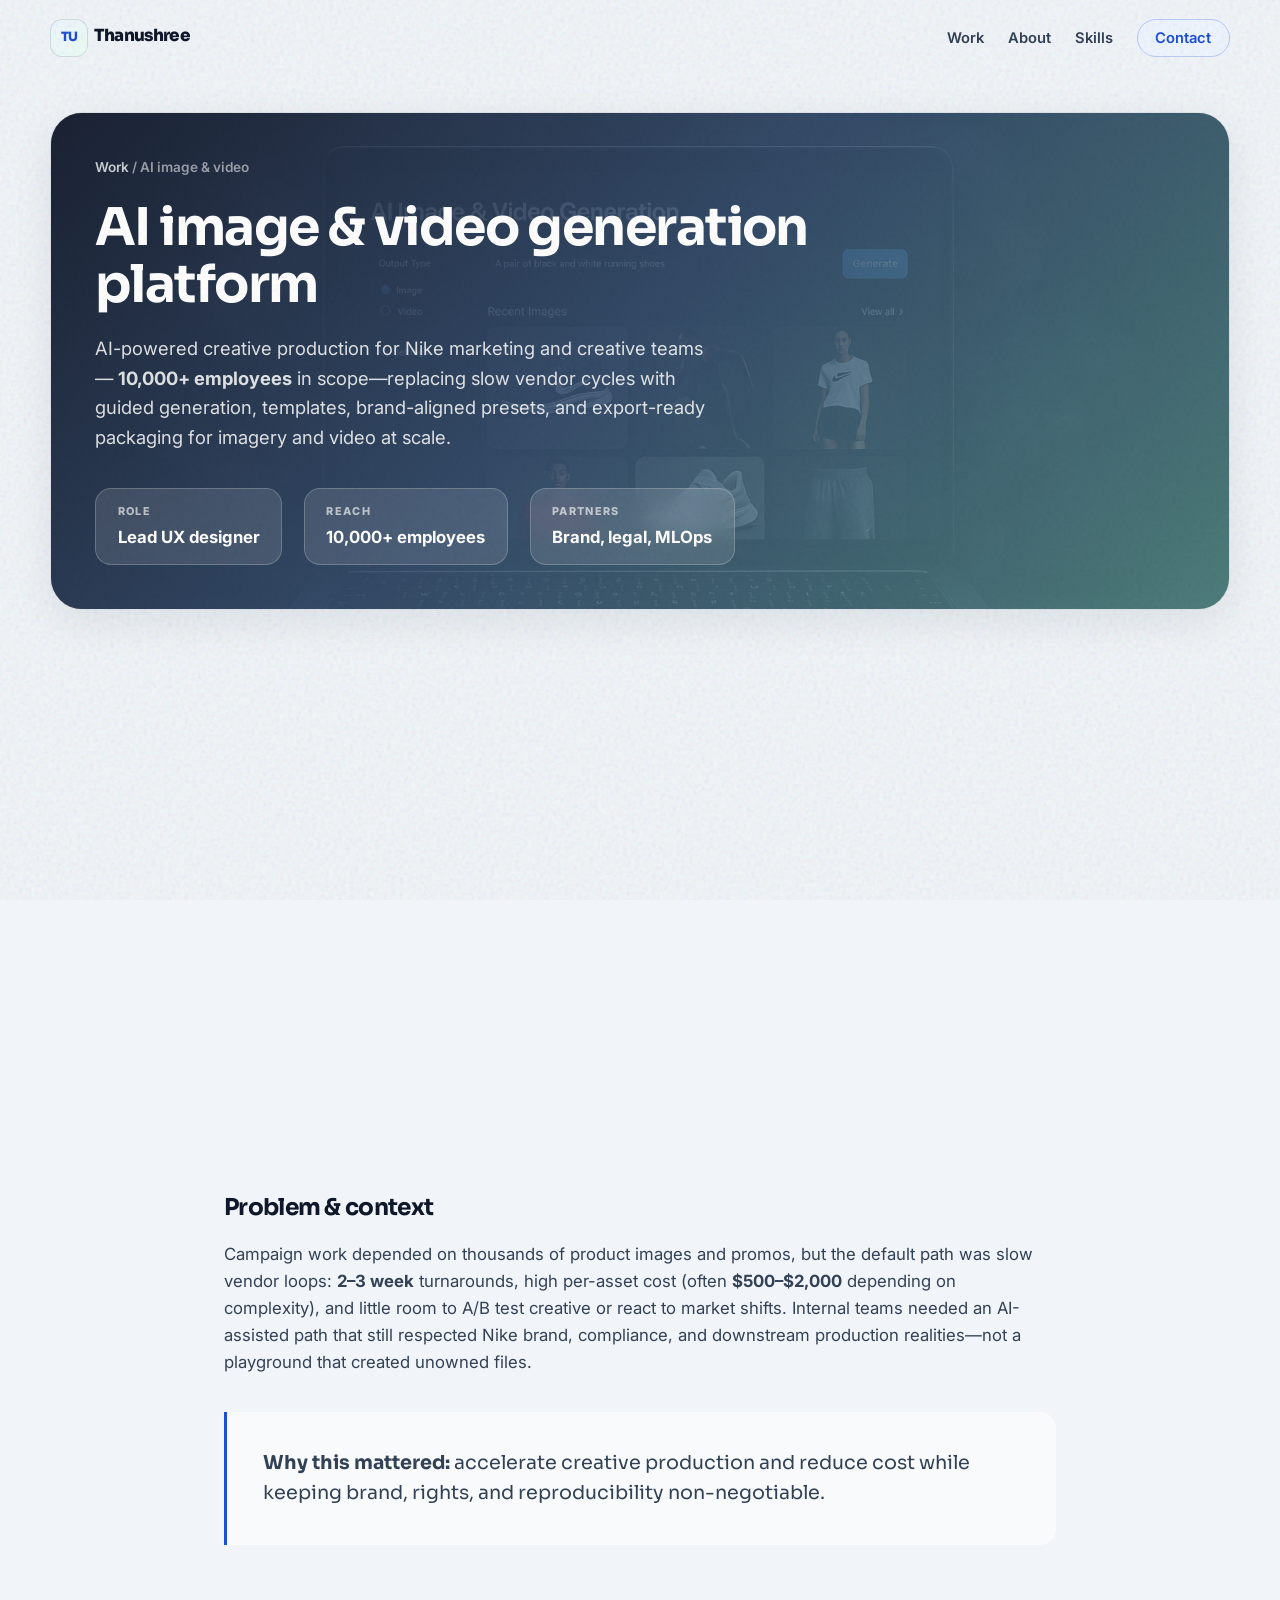
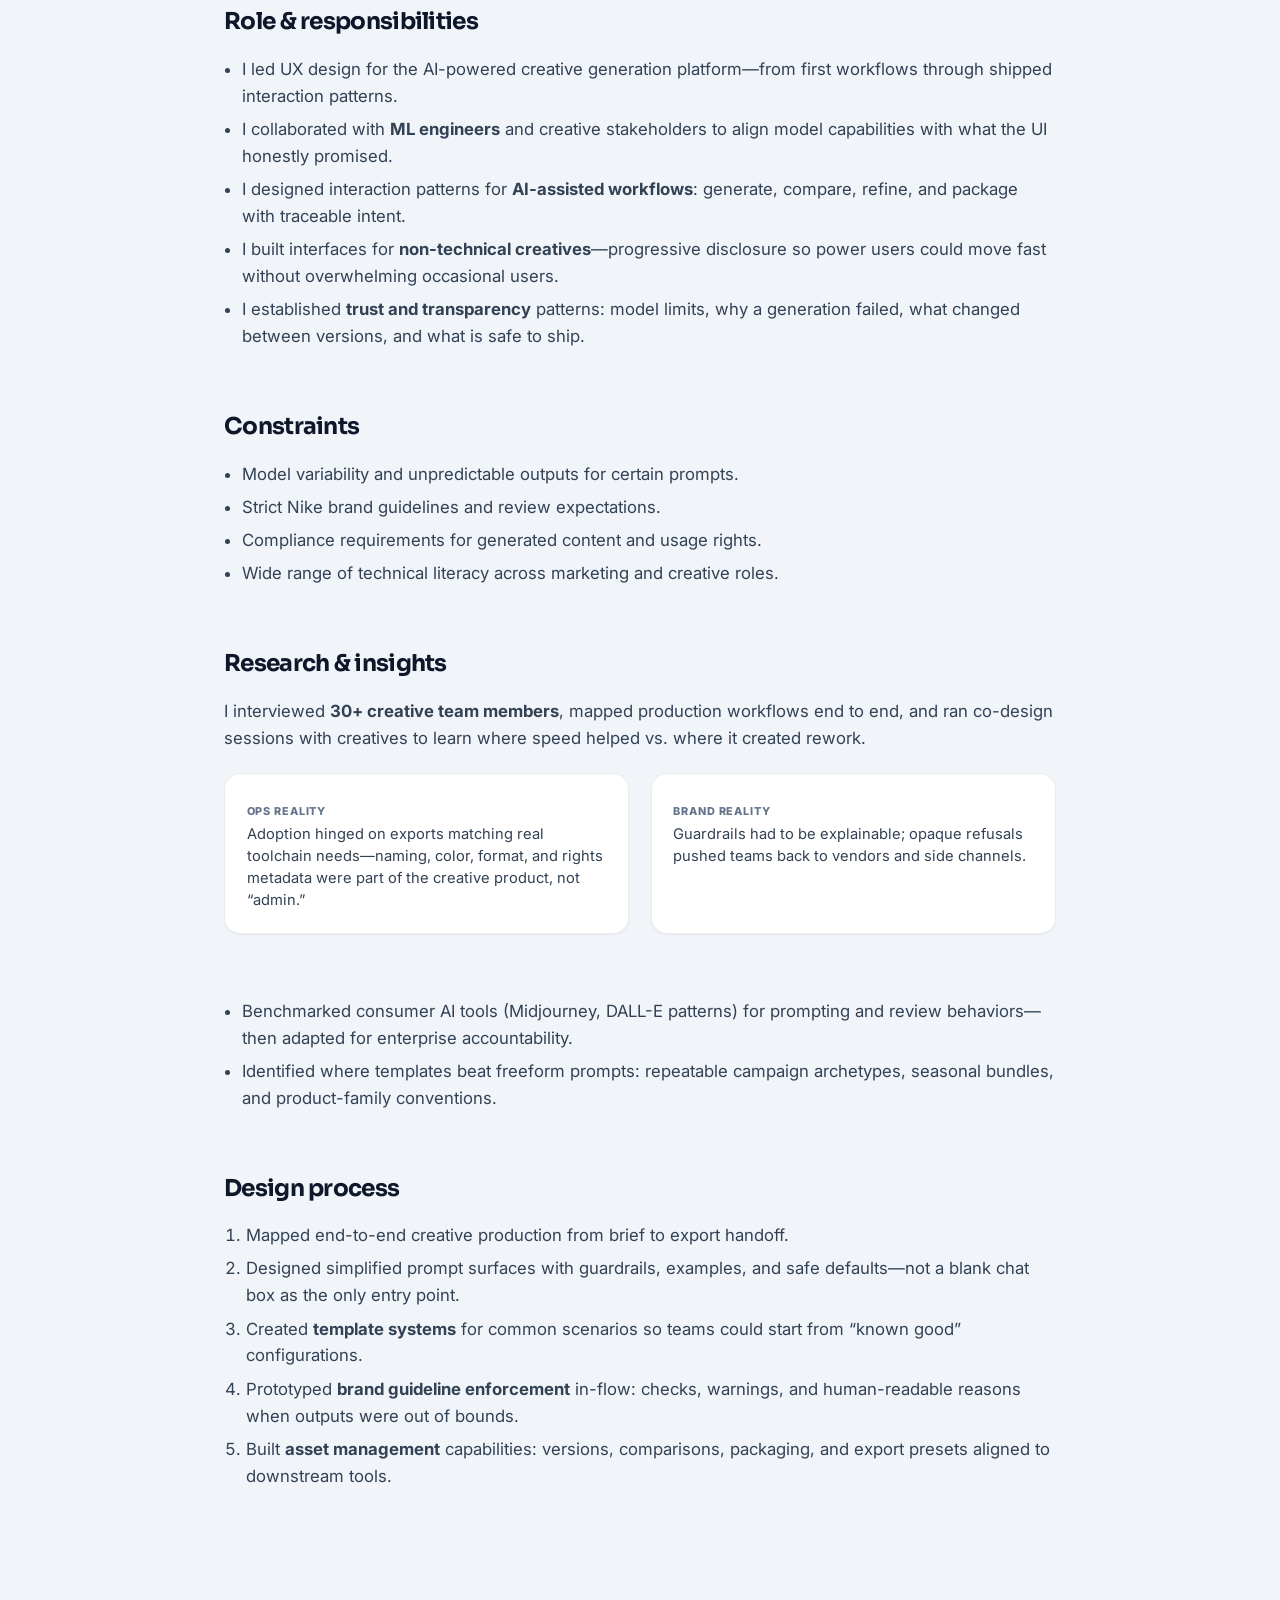
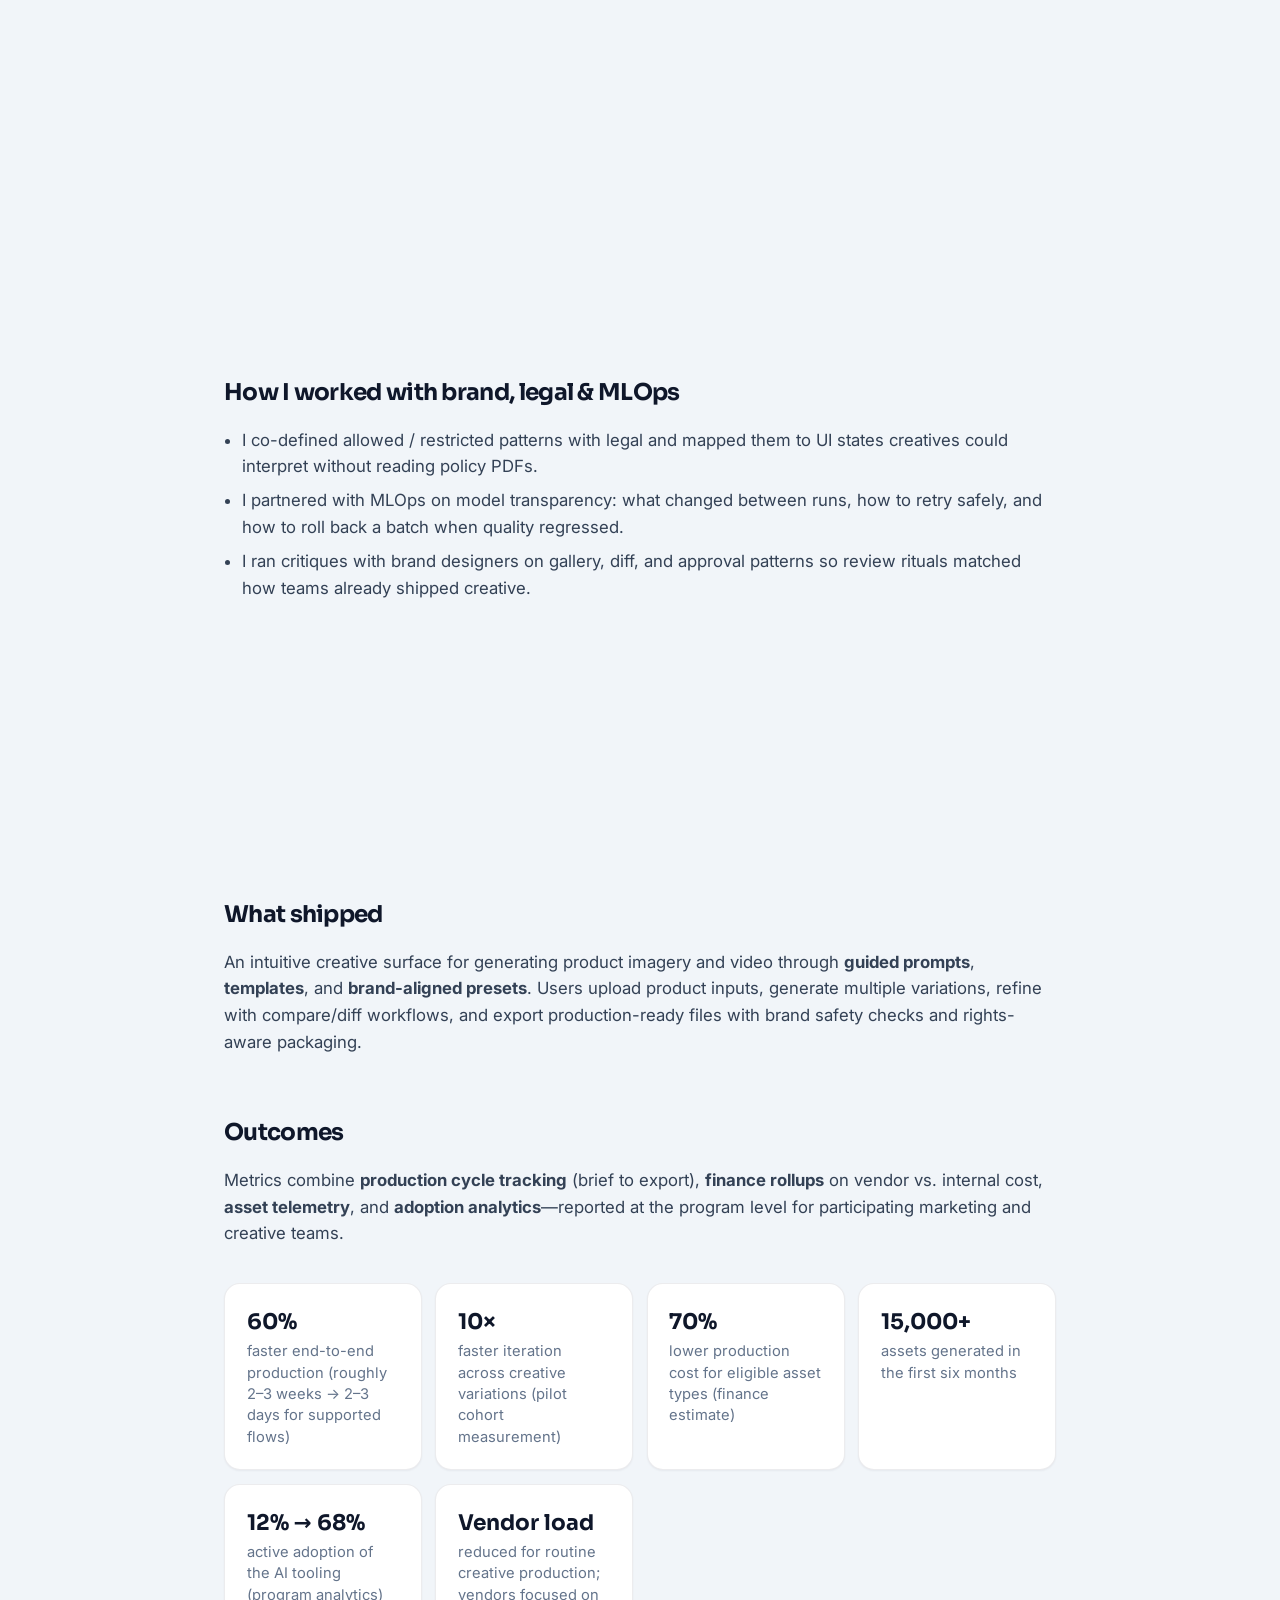
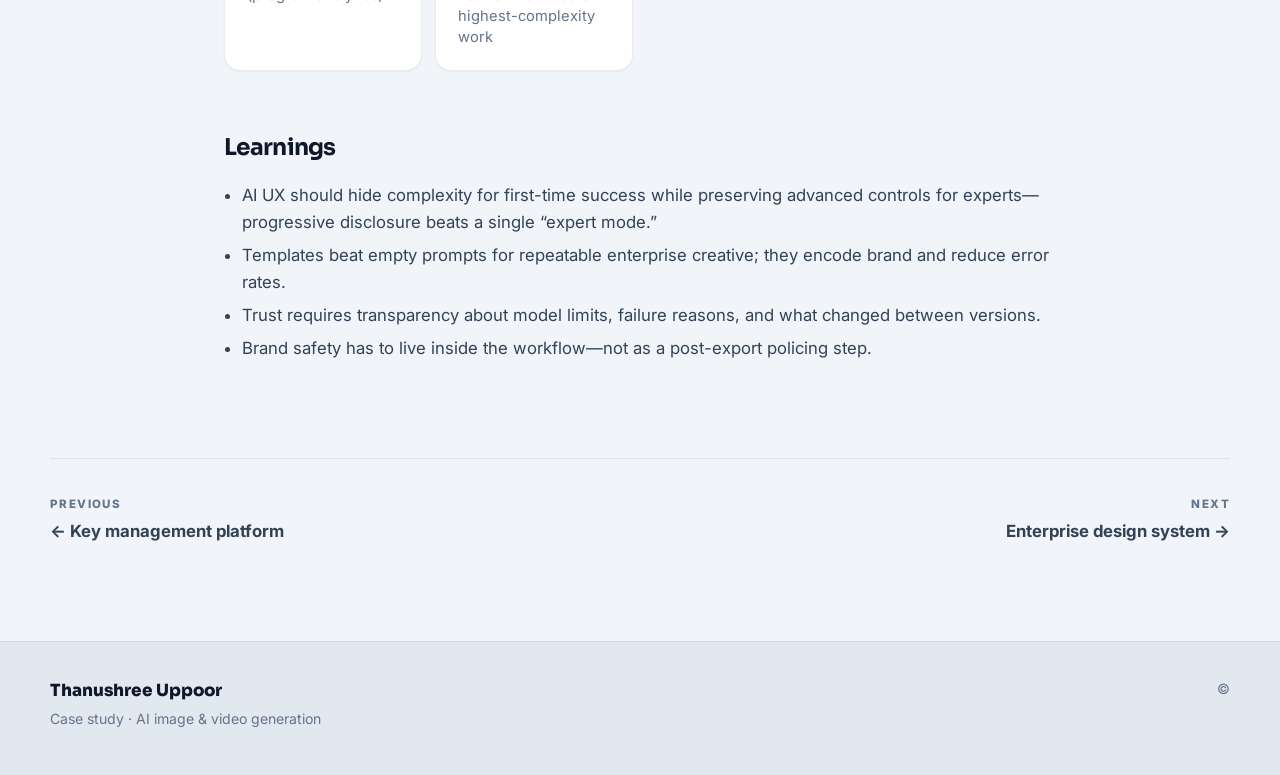
==== case-studies/ai-content-generation.html @ 368fb5fd "Update ai-content-generation.html" ====
<!DOCTYPE html>
<html lang="en">
  <head>
    <meta charset="UTF-8" />
    <meta name="viewport" content="width=device-width, initial-scale=1.0" />
    <meta
      name="description"
      content="AI image and video generation at Nike — Thanushree Uppoor: guided prompts, templates, brand-safe presets, asset management, faster production, lower cost, higher adoption."
    />
    <title>AI image &amp; video generation — Thanushree Uppoor</title>
    <link rel="preconnect" href="https://fonts.googleapis.com" />
    <link rel="preconnect" href="https://fonts.gstatic.com" crossorigin />
    <link
      href="https://fonts.googleapis.com/css2?family=Inter:wght@400;500;600;700&family=Sora:wght@500;600;700&display=swap"
      rel="stylesheet"
    />
    <link rel="stylesheet" href="../css/style.css" />
  </head>
  <body class="page page--case">
    <div class="grain" aria-hidden="true"></div>
    <a class="skip-link" href="#main">Skip to content</a>

    <header class="site-header" data-header>
      <div class="header-inner">
        <a class="logo" href="../index.html" aria-label="Thanushree Uppoor home">
          <span class="logo-mark" aria-hidden="true">TU</span>
          <span>Thanushree</span>
        </a>
        <button
          class="nav-toggle"
          type="button"
          aria-expanded="false"
          aria-controls="site-nav"
          data-nav-toggle
        >
          <span class="nav-toggle-bar" aria-hidden="true"></span>
          <span class="visually-hidden">Menu</span>
        </button>
        <nav id="site-nav" class="site-nav" data-nav>
          <ul>
            <li><a href="../index.html#work">Work</a></li>
            <li><a href="../index.html#about">About</a></li>
            <li><a href="../index.html#skills">Skills</a></li>
            <li><a class="nav-cta" href="../index.html#contact">Contact</a></li>
          </ul>
        </nav>
      </div>
    </header>

    <main id="main">
      <header class="case-hero">
        <div class="container">
          <div class="case-hero-card">
            <div class="case-hero-media" aria-hidden="true">
              <img
                src="../assets/aiimage.png"
                alt=""
                width="2000"
                height="1200"
                fetchpriority="high"
              />
            </div>
            <div class="case-hero-inner">
              <nav class="breadcrumb">
                <a href="../index.html#work">Work</a> / AI image &amp; video
              </nav>
              <h1 class="case-title">AI image &amp; video generation platform</h1>
              <p class="case-lede">
                AI-powered creative production for Nike marketing and creative teams—
                <strong>10,000+ employees</strong> in scope—replacing slow vendor cycles with
                guided generation, templates, brand-aligned presets, and export-ready
                packaging for imagery and video at scale.
              </p>
              <div class="case-meta">
                <div class="meta-block">
                  <span class="meta-label">Role</span>
                  <span class="meta-value">Lead UX designer</span>
                </div>
                <div class="meta-block">
                  <span class="meta-label">Reach</span>
                  <span class="meta-value">10,000+ employees</span>
                </div>
                <div class="meta-block">
                  <span class="meta-label">Partners</span>
                  <span class="meta-value">Brand, legal, MLOps</span>
                </div>
              </div>
            </div>
          </div>
        </div>
      </header>

      <article class="case-body container">
        <aside class="case-role" data-reveal>
          <span class="case-role-label">My role</span>
          <p>
            I led <strong>UX and UI</strong> on this work from discovery through delivery and
            design QA, alongside product, engineering, and stakeholders as described later in
            this case study.
          </p>
        </aside>
        <aside class="case-tldnr" data-reveal>
          <span class="case-tldnr-label">TL;DR</span>
          <p>
            Lead UX/UI designer on Nike’s <strong>AI image and video generation</strong>
            platform for marketing and creative ops. I shipped guided prompts, templates,
            brand-aligned presets, and export-ready workflows so teams could move faster
            without losing control—roughly <strong>60% faster</strong> end-to-end production
            (weeks → days), <strong>10×</strong> iteration on variations, <strong>~70%</strong>
            lower production cost for targeted asset types, <strong>15,000+</strong> assets in
            the first six months, and adoption climbing from <strong>12% → 68%</strong>.
          </p>
        </aside>

        <div class="case-prose">
          <h2>Problem &amp; context</h2>
          <p>
            Campaign work depended on thousands of product images and promos, but the default
            path was slow vendor loops: <strong>2–3 week</strong> turnarounds, high per-asset
            cost (often <strong>$500–$2,000</strong> depending on complexity), and little room
            to A/B test creative or react to market shifts. Internal teams needed an
            AI-assisted path that still respected Nike brand, compliance, and downstream
            production realities—not a playground that created unowned files.
          </p>

          <div class="pull">
            <p>
              <strong>Why this mattered:</strong> accelerate creative production and reduce
              cost while keeping brand, rights, and reproducibility non-negotiable.
            </p>
          </div>

          <h2>Role &amp; responsibilities</h2>
          <ul>
            <li>
              I led UX design for the AI-powered creative generation platform—from first
              workflows through shipped interaction patterns.
            </li>
            <li>
              I collaborated with <strong>ML engineers</strong> and creative stakeholders to
              align model capabilities with what the UI honestly promised.
            </li>
            <li>
              I designed interaction patterns for <strong>AI-assisted workflows</strong>:
              generate, compare, refine, and package with traceable intent.
            </li>
            <li>
              I built interfaces for <strong>non-technical creatives</strong>—progressive
              disclosure so power users could move fast without overwhelming occasional users.
            </li>
            <li>
              I established <strong>trust and transparency</strong> patterns: model limits,
              why a generation failed, what changed between versions, and what is safe to ship.
            </li>
          </ul>

          <h2>Constraints</h2>
          <ul>
            <li>Model variability and unpredictable outputs for certain prompts.</li>
            <li>Strict Nike brand guidelines and review expectations.</li>
            <li>Compliance requirements for generated content and usage rights.</li>
            <li>Wide range of technical literacy across marketing and creative roles.</li>
          </ul>

          <h2>Research &amp; insights</h2>
          <p>
            I interviewed <strong>30+ creative team members</strong>, mapped production
            workflows end to end, and ran co-design sessions with creatives to learn where
            speed helped vs. where it created rework.
          </p>
          <div class="research-row">
            <div class="note-card">
              <span class="note-card-label">Ops reality</span>
              <p>
                Adoption hinged on exports matching real toolchain needs—naming, color,
                format, and rights metadata were part of the creative product, not “admin.”
              </p>
            </div>
            <div class="note-card">
              <span class="note-card-label">Brand reality</span>
              <p>
                Guardrails had to be explainable; opaque refusals pushed teams back to
                vendors and side channels.
              </p>
            </div>
          </div>
          <ul>
            <li>
              Benchmarked consumer AI tools (Midjourney, DALL-E patterns) for prompting and
              review behaviors—then adapted for enterprise accountability.
            </li>
            <li>
              Identified where templates beat freeform prompts: repeatable campaign archetypes,
              seasonal bundles, and product-family conventions.
            </li>
          </ul>

          <h2>Design process</h2>
          <ol>
            <li>Mapped end-to-end creative production from brief to export handoff.</li>
            <li>
              Designed simplified prompt surfaces with guardrails, examples, and safe
              defaults—not a blank chat box as the only entry point.
            </li>
            <li>
              Created <strong>template systems</strong> for common scenarios so teams could
              start from “known good” configurations.
            </li>
            <li>
              Prototyped <strong>brand guideline enforcement</strong> in-flow: checks,
              warnings, and human-readable reasons when outputs were out of bounds.
            </li>
            <li>
              Built <strong>asset management</strong> capabilities: versions, comparisons,
              packaging, and export presets aligned to downstream tools.
            </li>
          </ol>

          <div class="decision-callout" data-reveal>
            <h3>Key decisions</h3>
            <ul class="decision-callout-list">
              <li>
                <strong>Ship a production platform, not a demo</strong> — Prioritized flows
                that could survive campaign deadlines: versioning, compare, and explicit
                packaging beats “wow first frame.”
              </li>
              <li>
                <strong>AI-assisted, human-accountable</strong> — Designed interactions where
                the model accelerates iteration but humans retain approval, rights, and
                release decisions.
              </li>
              <li>
                <strong>Templates before raw prompting</strong> — Made the fastest path the
                safest path for non-technical users; advanced controls unlock only when needed.
              </li>
            </ul>
            <p class="decision-rationale">
              Creative velocity only compounds if outputs are reviewable, reproducible, and
              defensible—otherwise AI becomes another source of throwaway files.
            </p>
          </div>

          <h2>How I worked with brand, legal &amp; MLOps</h2>
          <ul class="collab-list">
            <li>
              I co-defined allowed / restricted patterns with legal and mapped them to UI
              states creatives could interpret without reading policy PDFs.
            </li>
            <li>
              I partnered with MLOps on model transparency: what changed between runs, how to
              retry safely, and how to roll back a batch when quality regressed.
            </li>
            <li>
              I ran critiques with brand designers on gallery, diff, and approval patterns so
              review rituals matched how teams already shipped creative.
            </li>
          </ul>

          <div class="failure-panel" data-reveal>
            <h3>What we cut (on purpose)</h3>
            <p>
              An <strong>infinite canvas “explore anything”</strong> mode for v1. It demoed
              well but produced untracked asset sprawl. Exploration stayed inside
              <strong>versioned sessions</strong> with explicit compare and packaging steps so
              outputs could be audited and handed off.
            </p>
          </div>

          <h2>What shipped</h2>
          <p>
            An intuitive creative surface for generating product imagery and video through
            <strong>guided prompts</strong>, <strong>templates</strong>, and
            <strong>brand-aligned presets</strong>. Users upload product inputs, generate
            multiple variations, refine with compare/diff workflows, and export
            production-ready files with brand safety checks and rights-aware packaging.
          </p>

          <h2>Outcomes</h2>
          <p>
            Metrics combine <strong>production cycle tracking</strong> (brief to export),
            <strong>finance rollups</strong> on vendor vs. internal cost, <strong>asset
            telemetry</strong>, and <strong>adoption analytics</strong>—reported at the
            program level for participating marketing and creative teams.
          </p>
          <div class="metrics-row">
            <div class="metric-card">
              <strong>60%</strong>
              faster end-to-end production (roughly 2–3 weeks → 2–3 days for supported flows)
            </div>
            <div class="metric-card">
              <strong>10×</strong>
              faster iteration across creative variations (pilot cohort measurement)
            </div>
            <div class="metric-card">
              <strong>70%</strong>
              lower production cost for eligible asset types (finance estimate)
            </div>
            <div class="metric-card">
              <strong>15,000+</strong>
              assets generated in the first six months
            </div>
            <div class="metric-card">
              <strong>12% → 68%</strong>
              active adoption of the AI tooling (program analytics)
            </div>
            <div class="metric-card">
              <strong>Vendor load</strong>
              reduced for routine creative production; vendors focused on highest-complexity work
            </div>
          </div>

          <h2>Learnings</h2>
          <ul>
            <li>
              AI UX should hide complexity for first-time success while preserving advanced
              controls for experts—progressive disclosure beats a single “expert mode.”
            </li>
            <li>
              Templates beat empty prompts for repeatable enterprise creative; they encode
              brand and reduce error rates.
            </li>
            <li>
              Trust requires transparency about model limits, failure reasons, and what changed
              between versions.
            </li>
            <li>
              Brand safety has to live inside the workflow—not as a post-export policing step.
            </li>
          </ul>
        </div>

        <nav class="case-nav" aria-label="Case study pagination">
          <a href="key-management-platform.html">
            <span class="case-nav-label">Previous</span>
            ← Key management platform
          </a>
          <a href="enterprise-design-system.html">
            <span class="case-nav-label">Next</span>
            Enterprise design system →
          </a>
        </nav>
      </article>
    </main>

    <footer class="site-footer">
      <div class="container footer-grid">
        <div>
          <p class="footer-brand">Thanushree Uppoor</p>
          <p class="footer-tag">Case study · AI image &amp; video generation</p>
        </div>
        <div class="footer-meta">
          <p>© <span data-year></span></p>
        </div>
      </div>
    </footer>

    <script src="../js/main.js" defer></script>
  </body>
</html>
---- css/style.css ----
/* Thanushree Uppoor — portfolio (light-first: Big Tech / product-design norm) */

:root {
  /* Canvas & surfaces (light, neutral — readable in recruiter review sessions) */
  --void: #f1f5f9;
  --surface: #ffffff;
  --elevated: #f8fafc;
  --elevated-2: #e2e8f0;
  --stroke: rgba(15, 23, 42, 0.08);
  --stroke-strong: rgba(15, 23, 42, 0.12);
  --text: #0f172a;
  --text-soft: #334155;
  --muted: #64748b;
  /* Accents: professional blue + teal (common on tech career & product surfaces) */
  --accent-a: #1d4ed8;
  --accent-b: #0f766e;
  --accent-c: #c2410c;
  --glow: rgba(29, 78, 216, 0.12);
  --radius-xs: 6px;
  --radius-sm: 10px;
  --radius-md: 16px;
  --radius-lg: 24px;
  --radius-xl: 32px;
  --font-sans: "Inter", system-ui, -apple-system, sans-serif;
  --font-display: "Sora", system-ui, sans-serif;
  --max: 1180px;
  --header-h: 76px;
  --space-xs: 0.4rem;
  --space-sm: 0.85rem;
  --space-md: 1.35rem;
  --space-lg: 2.25rem;
  --space-xl: 4rem;
  --space-2xl: 6rem;
  --shadow-sm: 0 1px 2px rgba(15, 23, 42, 0.05);
  --shadow-md: 0 12px 40px rgba(15, 23, 42, 0.08);
  --shadow-lg: 0 24px 64px rgba(15, 23, 42, 0.1);
}

*,
*::before,
*::after {
  box-sizing: border-box;
}

html {
  scroll-behavior: smooth;
}

@media (prefers-reduced-motion: reduce) {
  html {
    scroll-behavior: auto;
  }

  [data-reveal],
  .marquee-track {
    animation: none !important;
    transition: none !important;
    transform: none !important;
    opacity: 1 !important;
  }
}

body {
  margin: 0;
  font-family: var(--font-sans);
  font-size: 1.05rem;
  line-height: 1.6;
  color: var(--text-soft);
  background: var(--void);
  -webkit-font-smoothing: antialiased;
}

.page {
  position: relative;
  min-height: 100vh;
}

.grain {
  pointer-events: none;
  position: fixed;
  inset: 0;
  z-index: 9000;
  opacity: 0.14;
  mix-blend-mode: multiply;
  background-image: url("data:image/svg+xml,%3Csvg viewBox='0 0 256 256' xmlns='http://www.w3.org/2000/svg'%3E%3Cfilter id='n'%3E%3CfeTurbulence type='fractalNoise' baseFrequency='0.85' numOctaves='4' stitchTiles='stitch'/%3E%3C/filter%3E%3Crect width='100%25' height='100%25' filter='url(%23n)'/%3E%3C/svg%3E");
}

img {
  max-width: 100%;
  height: auto;
  display: block;
}

a {
  color: var(--accent-b);
  text-decoration: none;
}

a:hover {
  color: var(--text);
}

h1,
h2,
h3,
h4 {
  font-family: var(--font-display);
  font-weight: 700;
  color: var(--text);
  letter-spacing: -0.03em;
  line-height: 1.08;
}

h2 {
  font-size: clamp(1.85rem, 4.2vw, 2.75rem);
  margin: 0 0 var(--space-md);
}

h3 {
  font-size: 1.2rem;
  margin: 0 0 var(--space-xs);
}

p {
  margin: 0 0 var(--space-md);
}

p:last-child {
  margin-bottom: 0;
}

ul {
  margin: 0;
  padding: 0;
}

.visually-hidden {
  position: absolute;
  width: 1px;
  height: 1px;
  padding: 0;
  margin: -1px;
  overflow: hidden;
  clip: rect(0, 0, 0, 0);
  white-space: nowrap;
  border: 0;
}

.skip-link {
  position: absolute;
  left: -9999px;
  top: 0.75rem;
  z-index: 10001;
  padding: 0.5rem 1rem;
  background: var(--text);
  color: #ffffff;
  border-radius: var(--radius-xs);
  font-weight: 700;
}

.skip-link:focus {
  left: 0.75rem;
}

.container {
  width: min(100% - 2rem, var(--max));
  margin-inline: auto;
}

.text-gradient {
  background: linear-gradient(120deg, #1d4ed8, #0d9488);
  -webkit-background-clip: text;
  background-clip: text;
  color: transparent;
}

/* Header */

.site-header {
  position: fixed;
  inset: 0 0 auto 0;
  z-index: 50;
  height: var(--header-h);
  display: flex;
  align-items: center;
  transition:
    background 0.3s ease,
    border-color 0.3s ease,
    box-shadow 0.3s ease;
  border-bottom: 1px solid transparent;
}

.site-header.is-scrolled {
  background: rgba(255, 255, 255, 0.86);
  backdrop-filter: blur(16px);
  -webkit-backdrop-filter: blur(16px);
  border-bottom-color: var(--stroke);
  box-shadow: var(--shadow-sm);
}

.header-inner {
  width: min(100% - 1.75rem, var(--max));
  margin-inline: auto;
  display: flex;
  align-items: center;
  justify-content: space-between;
  gap: var(--space-md);
}

.logo {
  display: inline-flex;
  align-items: baseline;
  gap: 0.35rem;
  text-decoration: none;
  color: var(--text);
  font-family: var(--font-display);
  font-weight: 800;
  font-size: 1.05rem;
  letter-spacing: -0.04em;
}

.logo-mark {
  display: inline-flex;
  align-items: center;
  justify-content: center;
  width: 38px;
  height: 38px;
  border-radius: 12px;
  background: linear-gradient(145deg, #eff6ff, #ecfdf5);
  border: 1px solid var(--stroke-strong);
  font-size: 0.8rem;
  color: var(--accent-a);
}

.logo:hover {
  color: var(--text);
}

.logo:hover .logo-mark {
  box-shadow: 0 0 0 3px var(--glow);
}

.site-nav ul {
  list-style: none;
  display: flex;
  align-items: center;
  gap: 0.25rem 1.5rem;
}

.site-nav a {
  font-weight: 600;
  font-size: 0.92rem;
  color: var(--text-soft);
  padding: 0.4rem 0;
  position: relative;
}

.site-nav a:hover {
  color: var(--text);
}

.nav-cta {
  padding: 0.55rem 1.1rem !important;
  border-radius: 999px;
  border: 1px solid rgba(29, 78, 216, 0.25);
  background: #eff6ff;
  color: var(--accent-a) !important;
}

.nav-cta:hover {
  border-color: rgba(29, 78, 216, 0.45);
  background: #dbeafe;
  box-shadow: none;
}

.nav-toggle {
  display: none;
  width: 46px;
  height: 46px;
  border: 1px solid var(--stroke);
  border-radius: var(--radius-sm);
  background: var(--surface);
  cursor: pointer;
  position: relative;
}

.nav-toggle-bar,
.nav-toggle-bar::before,
.nav-toggle-bar::after {
  display: block;
  width: 20px;
  height: 2px;
  background: var(--text);
  border-radius: 2px;
  position: absolute;
  left: 12px;
  transition: transform 0.2s ease, opacity 0.2s ease;
}

.nav-toggle-bar {
  top: 22px;
}

.nav-toggle-bar::before,
.nav-toggle-bar::after {
  content: "";
  left: 0;
}

.nav-toggle-bar::before {
  top: -7px;
}

.nav-toggle-bar::after {
  top: 7px;
}

.nav-toggle[aria-expanded="true"] .nav-toggle-bar {
  background: transparent;
}

.nav-toggle[aria-expanded="true"] .nav-toggle-bar::before {
  transform: translateY(7px) rotate(45deg);
}

.nav-toggle[aria-expanded="true"] .nav-toggle-bar::after {
  transform: translateY(-7px) rotate(-45deg);
}

@media (max-width: 840px) {
  .nav-toggle {
    display: inline-flex;
    align-items: center;
    justify-content: center;
  }

  .site-nav {
    position: fixed;
    inset: var(--header-h) 0 auto 0;
    background: rgba(255, 255, 255, 0.97);
    backdrop-filter: blur(14px);
    border-bottom: 1px solid var(--stroke);
    padding: var(--space-md) 1.25rem var(--space-lg);
    transform: translateY(-130%);
    opacity: 0;
    pointer-events: none;
    transition: transform 0.28s ease, opacity 0.28s ease;
  }

  .site-nav.is-open {
    transform: translateY(0);
    opacity: 1;
    pointer-events: auto;
  }

  .site-nav ul {
    flex-direction: column;
    align-items: flex-start;
    gap: 0.35rem;
  }

  .nav-cta {
    margin-top: var(--space-sm);
  }
}

/* Buttons */

.btn {
  display: inline-flex;
  align-items: center;
  justify-content: center;
  gap: 0.5rem;
  padding: 0.9rem 1.45rem;
  font-family: var(--font-sans);
  font-weight: 700;
  font-size: 0.95rem;
  border-radius: 999px;
  border: 1px solid transparent;
  text-decoration: none;
  cursor: pointer;
  transition:
    transform 0.15s ease,
    box-shadow 0.25s ease,
    border-color 0.2s ease,
    background 0.2s ease,
    color 0.2s ease;
}

.btn:active {
  transform: translateY(1px);
}

.btn-primary {
  color: #ffffff !important;
  background: var(--accent-a);
  box-shadow: 0 4px 14px rgba(29, 78, 216, 0.35);
}

.btn-primary:hover {
  color: #ffffff !important;
  background: #1e40af;
  box-shadow: 0 6px 20px rgba(29, 78, 216, 0.4);
}

.btn-ghost {
  color: var(--text) !important;
  border-color: var(--stroke-strong);
  background: var(--surface);
}

.btn-ghost:hover {
  border-color: rgba(29, 78, 216, 0.35);
  background: var(--elevated);
}

.btn-sm {
  padding: 0.55rem 1rem;
  font-size: 0.85rem;
}

/* Hero home */

.hero {
  position: relative;
  padding: calc(var(--header-h) + var(--space-2xl)) 0 var(--space-xl);
  overflow: clip;
  background:
    radial-gradient(ellipse 70% 55% at 100% 0%, rgba(219, 234, 254, 0.55), transparent 50%),
    radial-gradient(ellipse 50% 40% at 0% 20%, rgba(204, 251, 241, 0.4), transparent 45%),
    var(--void);
}

.hero-grid {
  display: grid;
  grid-template-columns: 1.15fr 0.85fr;
  gap: var(--space-xl);
  align-items: start;
}

@media (max-width: 960px) {
  .hero-grid {
    grid-template-columns: 1fr;
  }
}

.hero-panel {
  display: flex;
  flex-direction: column;
  gap: var(--space-md);
}

.stat-card {
  background: var(--surface);
  border: 1px solid var(--stroke);
  border-radius: var(--radius-lg);
  padding: var(--space-lg);
  box-shadow: var(--shadow-md);
}

.stat-value {
  display: block;
  font-family: var(--font-display);
  font-size: 1.75rem;
  font-weight: 700;
  color: var(--accent-a);
  letter-spacing: -0.02em;
  line-height: 1.15;
}

.stat-caption {
  display: block;
  margin-top: 0.35rem;
  font-size: 0.9rem;
  color: var(--muted);
  line-height: 1.45;
}

.chip {
  font-size: 0.72rem;
  font-weight: 800;
  letter-spacing: 0.12em;
  text-transform: uppercase;
  padding: 0.45rem 0.7rem;
  border-radius: 999px;
  background: rgba(255, 255, 255, 0.92);
  border: 1px solid var(--stroke-strong);
  color: var(--text);
  backdrop-filter: blur(8px);
  box-shadow: var(--shadow-sm);
}

.eyebrow {
  font-size: 0.75rem;
  font-weight: 800;
  letter-spacing: 0.18em;
  text-transform: uppercase;
  color: var(--accent-a);
  margin: 0 0 var(--space-sm);
}

.hero-title {
  display: flex;
  flex-direction: column;
  gap: 0.35rem;
  margin: 0 0 var(--space-md);
}

.hero-name {
  font-family: var(--font-display);
  font-size: clamp(2.15rem, 5vw, 3.25rem);
  font-weight: 700;
  color: var(--text);
  letter-spacing: -0.03em;
  line-height: 1.05;
}

.hero-role {
  font-family: var(--font-sans);
  font-size: clamp(1.05rem, 2.2vw, 1.2rem);
  font-weight: 600;
  color: var(--muted);
  letter-spacing: 0.01em;
}

.hero-lead {
  font-size: clamp(1.15rem, 2.4vw, 1.4rem);
  color: var(--text-soft);
  font-weight: 500;
  line-height: 1.45;
  max-width: 36ch;
}

.hero-body {
  max-width: 52ch;
  color: var(--muted);
}

.hero-actions {
  display: flex;
  flex-wrap: wrap;
  gap: var(--space-sm);
  margin-top: var(--space-lg);
}

/* Marquee */

.marquee-wrap {
  border-block: 1px solid var(--stroke);
  background: #e2e8f0;
  overflow: hidden;
}

.marquee {
  display: flex;
  mask-image: linear-gradient(90deg, transparent, #000 8%, #000 92%, transparent);
}

.marquee-track {
  display: flex;
  width: max-content;
  flex-shrink: 0;
  animation: marquee 32s linear infinite;
}

.marquee-group {
  display: flex;
  align-items: center;
  gap: 2.5rem;
  padding: 0.85rem 2.5rem 0.85rem 0;
  font-family: var(--font-display);
  font-weight: 700;
  font-size: clamp(1.1rem, 2.5vw, 1.45rem);
  color: rgba(15, 23, 42, 0.22);
  letter-spacing: -0.02em;
  white-space: nowrap;
}

.marquee-track span.dot {
  color: var(--accent-c);
  opacity: 0.9;
}

@keyframes marquee {
  from {
    transform: translateX(0);
  }
  to {
    transform: translateX(-50%);
  }
}

/* Sections */

.section {
  padding: var(--space-2xl) 0;
}

.section-kicker {
  display: flex;
  align-items: flex-end;
  justify-content: space-between;
  gap: var(--space-md);
  flex-wrap: wrap;
  margin-bottom: var(--space-xl);
}

.section-kicker p {
  max-width: 46ch;
  color: var(--muted);
  margin: 0;
}

.section-kicker--center {
  text-align: center;
  justify-content: center;
  flex-direction: column;
  align-items: center;
}

/* Section bands (product-style rhythm) */
section#work.section {
  background: #ffffff;
  border-block: 1px solid var(--stroke);
}

section#skills.section {
  background: var(--elevated);
  border-block: 1px solid var(--stroke);
}

/* Work — split cards (image panel + solid copy panel, like in-case note cards) */

.work-list {
  list-style: none;
  margin: 0;
  padding: 0;
  display: flex;
  flex-direction: column;
  gap: var(--space-md);
}

.work-card {
  position: relative;
  border-radius: var(--radius-lg);
  overflow: hidden;
  border: 1px solid var(--stroke);
  background: var(--elevated);
  box-shadow: var(--shadow-sm);
  transition:
    transform 0.25s ease,
    border-color 0.25s ease,
    box-shadow 0.25s ease;
}

.work-card:hover {
  transform: translateY(-3px);
  border-color: rgba(29, 78, 216, 0.22);
  box-shadow: var(--shadow-lg);
}

.work-card-link {
  display: flex;
  flex-direction: column;
  align-items: stretch;
  min-height: 0;
  position: relative;
  color: inherit;
  text-decoration: none;
}

.work-card--featured .work-card-link {
  min-height: 0;
}

.work-card-media {
  position: relative;
  z-index: 0;
  flex-shrink: 0;
  overflow: hidden;
  aspect-ratio: 16 / 10;
  max-height: 220px;
  background: var(--elevated-2);
}

.work-card-media img {
  display: block;
  width: 100%;
  height: 100%;
  object-fit: cover;
  opacity: 1;
  transition: transform 0.55s ease;
}

.work-card:hover .work-card-media img {
  transform: scale(1.02);
}

/* Decorative tint on image only — copy lives on solid body panel */
.work-card-media::after {
  content: "";
  position: absolute;
  inset: 0;
  background: linear-gradient(180deg, transparent 55%, rgba(15, 23, 42, 0.06) 100%);
  pointer-events: none;
}

.work-card--featured .work-card-media::after {
  background: linear-gradient(
    135deg,
    rgba(15, 23, 42, 0.35) 0%,
    transparent 45%,
    rgba(15, 118, 110, 0.2) 100%
  );
}

.work-card--featured .work-card-media img {
  opacity: 1;
}

.work-card-body {
  position: relative;
  z-index: 1;
  flex: 1;
  display: flex;
  flex-direction: column;
  justify-content: center;
  margin-top: 0;
  padding: var(--space-lg);
  background: var(--surface);
  border-top: 1px solid var(--stroke);
  box-shadow: var(--shadow-sm);
}

.work-card--featured .work-card-body {
  border-top: 1px solid rgba(255, 255, 255, 0.12);
  background: linear-gradient(155deg, #0f172a 0%, #1e3a5f 52%, #134e4a 100%);
  color: rgba(255, 255, 255, 0.9);
  box-shadow: none;
}

@media (min-width: 768px) {
  .work-card-link {
    flex-direction: row;
    align-items: stretch;
    min-height: 268px;
  }

  .work-card--featured .work-card-link {
    min-height: 300px;
  }

  .work-card-media {
    flex: 0 0 clamp(240px, 38vw, 400px);
    max-height: none;
    aspect-ratio: unset;
    align-self: stretch;
    min-height: 0;
  }

  .work-card-body {
    border-top: none;
    border-left: 1px solid var(--stroke);
    padding: var(--space-lg) var(--space-xl);
  }

  .work-card--featured .work-card-body {
    border-left-color: rgba(255, 255, 255, 0.12);
  }
}

.work-card-meta {
  display: flex;
  flex-wrap: wrap;
  align-items: center;
  gap: var(--space-sm);
  margin-bottom: var(--space-sm);
}

.pill {
  font-size: 0.68rem;
  font-weight: 800;
  letter-spacing: 0.1em;
  text-transform: uppercase;
  padding: 0.35rem 0.6rem;
  border-radius: 999px;
  border: 1px solid var(--stroke);
  background: rgba(255, 255, 255, 0.92);
  color: var(--text-soft);
}

.work-card--featured .pill {
  background: rgba(255, 255, 255, 0.14);
  border-color: rgba(255, 255, 255, 0.28);
  color: #ffffff;
}

.work-card-org {
  font-size: 0.85rem;
  font-weight: 600;
  color: var(--muted);
}

.work-card--featured .work-card-org {
  color: rgba(255, 255, 255, 0.65);
}

.work-card h3 {
  font-size: clamp(1.2rem, 2.5vw, 1.55rem);
  margin: 0 0 0.4rem;
  color: var(--text);
}

.work-card--featured h3 {
  color: #ffffff;
}

.work-card:not(.work-card--featured) .pill {
  background: var(--elevated);
}

.work-card-desc {
  color: var(--text-soft);
  font-size: 0.98rem;
  margin: 0 0 var(--space-md);
  max-width: 62ch;
}

.work-card--featured .work-card-desc {
  color: rgba(255, 255, 255, 0.82);
}

.impact-list {
  list-style: none;
  margin: 0 0 var(--space-md);
  padding: 0;
  display: flex;
  flex-wrap: wrap;
  gap: 0.45rem 1.25rem;
  font-size: 0.92rem;
  color: var(--text-soft);
}

.impact-list--compact {
  margin-bottom: var(--space-sm);
  font-size: 0.88rem;
}

.impact-list li {
  position: relative;
  padding-left: 0.85rem;
}

.impact-list li::before {
  content: "";
  position: absolute;
  left: 0;
  top: 0.55em;
  width: 5px;
  height: 5px;
  border-radius: 50%;
  background: var(--accent-c);
}

.work-card--featured .impact-list {
  color: rgba(255, 255, 255, 0.88);
}

.work-card--featured .impact-list li strong {
  color: #ffffff;
}

.impact-list li strong {
  color: var(--text);
  font-weight: 700;
}

.work-card-cta {
  font-weight: 800;
  font-size: 0.82rem;
  letter-spacing: 0.06em;
  text-transform: uppercase;
  color: var(--accent-a);
}

.work-card:hover .work-card-cta {
  color: #1e40af;
}

.work-card--featured .work-card-cta {
  color: #ffffff;
  text-decoration: underline;
  text-underline-offset: 4px;
}

.work-card--featured:hover .work-card-cta {
  color: #e0f2fe;
}

/* Additional work row */

.work-more {
  margin-top: var(--space-xl);
  padding-top: var(--space-xl);
  border-top: 1px solid var(--stroke);
}

.work-more-title {
  font-family: var(--font-display);
  font-size: 1.35rem;
  color: var(--text);
  margin: 0 0 var(--space-md);
}

.work-more-grid {
  display: grid;
  grid-template-columns: repeat(2, 1fr);
  gap: var(--space-md);
}

@media (max-width: 720px) {
  .work-more-grid {
    grid-template-columns: 1fr;
  }
}

.work-mini {
  border-radius: var(--radius-md);
  overflow: hidden;
  border: 1px solid var(--stroke);
  background: var(--elevated);
  box-shadow: var(--shadow-sm);
  transition: border-color 0.2s ease, box-shadow 0.2s ease;
}

.work-mini:hover {
  border-color: rgba(29, 78, 216, 0.2);
  box-shadow: var(--shadow-md);
}

.work-mini a {
  display: flex;
  flex-direction: column;
  position: relative;
  min-height: 0;
  color: inherit;
  text-decoration: none;
}

.work-mini-media {
  position: relative;
  flex-shrink: 0;
  overflow: hidden;
  height: 160px;
  background: var(--elevated-2);
}

.work-mini-media img {
  width: 100%;
  height: 100%;
  object-fit: cover;
  opacity: 1;
  transition: transform 0.45s ease;
}

.work-mini:hover .work-mini-media img {
  transform: scale(1.03);
}

.work-mini-media::after {
  content: "";
  position: absolute;
  inset: 0;
  background: linear-gradient(180deg, transparent 60%, rgba(15, 23, 42, 0.05) 100%);
  pointer-events: none;
}

.work-mini-body {
  position: relative;
  z-index: 1;
  flex: 1;
  display: flex;
  flex-direction: column;
  justify-content: flex-start;
  margin-top: 0;
  min-height: 0;
  padding: var(--space-md) var(--space-lg) var(--space-lg);
  background: var(--surface);
  border-top: 1px solid var(--stroke);
}

.work-mini h4 {
  font-family: var(--font-display);
  font-size: 1.1rem;
  color: var(--text);
  margin: 0 0 0.35rem;
}

.work-mini p {
  color: var(--muted);
  font-size: 0.92rem;
  margin: 0 0 var(--space-sm);
}

/* About */

.about-split {
  display: grid;
  grid-template-columns: 0.95fr 1.05fr;
  gap: var(--space-xl);
  align-items: center;
}

@media (max-width: 900px) {
  .about-split {
    grid-template-columns: 1fr;
  }
}

.about-photo {
  border-radius: var(--radius-xl);
  overflow: hidden;
  border: 1px solid var(--stroke);
  aspect-ratio: 3 / 4;
  width: min(100%, 600px);
  margin-inline: auto;
}

.about-photo img {
  width: 100%;
  height: 100%;
  object-fit: cover;
}

.quote {
  margin-top: var(--space-lg);
  padding: var(--space-lg);
  border-radius: var(--radius-md);
  border: 1px solid var(--stroke);
  background: linear-gradient(135deg, #eff6ff, #f0fdfa);
}

.quote p {
  font-family: var(--font-display);
  font-style: italic;
  font-size: 1.2rem;
  color: var(--text-soft);
  margin: 0;
}

.highlights {
  margin-top: var(--space-lg);
  border-radius: var(--radius-md);
  border: 1px solid var(--stroke);
  background: var(--elevated);
  padding: var(--space-md) var(--space-lg);
}

.highlights h3 {
  font-size: 0.78rem;
  letter-spacing: 0.14em;
  text-transform: uppercase;
  font-family: var(--font-sans);
  color: var(--accent-b);
  margin-bottom: var(--space-sm);
}

.highlights ul {
  list-style: none;
  padding: 0;
}

.highlights li {
  padding: 0.55rem 0;
  border-bottom: 1px solid var(--stroke);
  font-weight: 600;
  color: var(--text-soft);
}

.highlights li:last-child {
  border-bottom: none;
}

.highlights--philosophy {
  margin-top: var(--space-md);
}

.highlights--philosophy p {
  margin: 0;
  font-size: 0.98rem;
  font-weight: 500;
  line-height: 1.6;
  color: var(--text-soft);
}

/* Skills */

.skills-strip {
  display: grid;
  grid-template-columns: repeat(4, 1fr);
  gap: var(--space-md);
}

@media (max-width: 960px) {
  .skills-strip {
    grid-template-columns: repeat(2, 1fr);
  }
}

@media (max-width: 520px) {
  .skills-strip {
    grid-template-columns: 1fr;
  }
}

.skill-card {
  border-radius: var(--radius-md);
  border: 1px solid var(--stroke);
  background: var(--surface);
  padding: var(--space-lg);
  min-height: 100%;
}

.skill-card h3 {
  font-size: 0.95rem;
  font-family: var(--font-sans);
  letter-spacing: 0.06em;
  text-transform: uppercase;
  color: var(--text);
  margin-bottom: var(--space-md);
}

.skill-card ul {
  list-style: none;
}

.skill-card li {
  padding: 0.35rem 0;
  color: var(--muted);
  font-size: 0.95rem;
  border-bottom: 1px dashed rgba(15, 23, 42, 0.08);
}

.skill-card li:last-child {
  border-bottom: none;
}

.tools {
  display: flex;
  flex-wrap: wrap;
  gap: 0.45rem;
}

.tools li {
  border: none !important;
  padding: 0.35rem 0.65rem !important;
  border-radius: 999px;
  background: #eff6ff;
  color: var(--accent-a) !important;
  font-weight: 700;
  font-size: 0.82rem;
}

/* CTA */

.cta {
  padding: var(--space-2xl) 0;
}

.cta-panel {
  border-radius: var(--radius-xl);
  border: 1px solid var(--stroke);
  padding: clamp(2rem, 5vw, 3.5rem);
  background:
    radial-gradient(ellipse 90% 80% at 0% 0%, rgba(219, 234, 254, 0.9), transparent 55%),
    radial-gradient(ellipse 70% 70% at 100% 100%, rgba(204, 251, 241, 0.7), transparent 45%),
    var(--surface);
  display: flex;
  flex-wrap: wrap;
  align-items: center;
  justify-content: space-between;
  gap: var(--space-lg);
  box-shadow: var(--shadow-sm);
}

.cta-panel h2 {
  margin-bottom: var(--space-sm);
}

.cta-panel > div > p {
  margin: 0;
  max-width: 44ch;
  color: var(--muted);
}

.cta-actions {
  display: flex;
  flex-wrap: wrap;
  gap: var(--space-sm);
}

/* Footer */

.site-footer {
  padding: var(--space-lg) 0 calc(var(--space-lg) + 0.5rem);
  border-top: 1px solid var(--stroke);
  background: #e2e8f0;
  font-size: 0.88rem;
  color: var(--muted);
}

.footer-grid {
  display: grid;
  grid-template-columns: 1fr auto;
  gap: var(--space-md);
  align-items: start;
}

@media (max-width: 640px) {
  .footer-grid {
    grid-template-columns: 1fr;
  }
}

/* Home: compact footer (contact section holds email / LinkedIn / résumé) */
.footer-minimal {
  display: flex;
  flex-wrap: wrap;
  justify-content: space-between;
  align-items: center;
  gap: var(--space-sm) var(--space-md);
}

.footer-minimal .footer-line {
  margin: 0;
  font-family: var(--font-display);
  font-weight: 700;
  color: var(--text);
  font-size: 0.95rem;
}

.footer-minimal .footer-copy {
  margin: 0;
}

@media (max-width: 640px) {
  .footer-minimal {
    flex-direction: column;
    align-items: flex-start;
  }
}

.footer-brand {
  font-family: var(--font-display);
  font-weight: 800;
  color: var(--text);
  font-size: 1.05rem;
  margin: 0 0 0.25rem;
}

.footer-tag {
  margin: 0 0 var(--space-sm);
}

.footer-meta {
  text-align: right;
}

@media (max-width: 640px) {
  .footer-meta {
    text-align: left;
  }
}

/* Reveal */

[data-reveal] {
  opacity: 0;
  transform: translateY(20px);
  transition:
    opacity 0.6s ease,
    transform 0.6s ease;
}

[data-reveal].is-visible {
  opacity: 1;
  transform: translateY(0);
}

[data-reveal-delay="1"] {
  transition-delay: 0.1s;
}

[data-reveal-delay="2"] {
  transition-delay: 0.18s;
}

:focus-visible {
  outline: 2px solid var(--accent-b);
  outline-offset: 3px;
}

/* —— Case study pages —— */

.case-hero {
  padding: calc(var(--header-h) + var(--space-lg)) 0 var(--space-xl);
  background: var(--void);
}

.case-hero-card {
  position: relative;
  min-height: min(48vh, 420px);
  border-radius: var(--radius-xl);
  overflow: hidden;
  border: 1px solid var(--stroke);
  box-shadow: var(--shadow-md);
}

.case-hero-card .case-hero-media {
  position: absolute;
  inset: 0;
  z-index: 0;
}

.case-hero-card .case-hero-media img {
  width: 100%;
  height: 100%;
  object-fit: cover;
  opacity: 0.48;
}

.case-hero-card .case-hero-media::after {
  content: "";
  position: absolute;
  inset: 0;
  background: linear-gradient(135deg, rgba(15, 23, 42, 0.9) 0%, rgba(30, 58, 95, 0.78) 48%, rgba(15, 118, 110, 0.45) 100%);
}

.case-hero-inner {
  position: relative;
  z-index: 1;
  padding: clamp(1.75rem, 4vw, 2.75rem);
}

.case-hero-card .breadcrumb {
  font-size: 0.85rem;
  font-weight: 600;
  color: rgba(255, 255, 255, 0.55);
  margin-bottom: var(--space-md);
}

.case-hero-card .breadcrumb a {
  color: rgba(255, 255, 255, 0.78);
}

.case-hero-card .breadcrumb a:hover {
  color: #ffffff;
}

.case-title {
  font-size: clamp(2rem, 5vw, 3.25rem);
  max-width: 18ch;
  margin: 0 0 var(--space-md);
}

.case-hero-card .case-title {
  color: #ffffff;
}

.case-lede {
  font-size: 1.15rem;
  color: var(--text-soft);
  max-width: 52ch;
  margin-bottom: var(--space-lg);
}

.case-hero-card .case-lede {
  color: rgba(255, 255, 255, 0.86);
}

.case-meta {
  display: flex;
  flex-wrap: wrap;
  gap: var(--space-md);
}

.meta-block {
  min-width: 140px;
  padding: var(--space-sm) var(--space-md);
  border-radius: var(--radius-md);
  border: 1px solid var(--stroke);
  background: rgba(255, 255, 255, 0.92);
  backdrop-filter: blur(10px);
  box-shadow: var(--shadow-sm);
}

.case-hero-card .meta-block {
  background: rgba(255, 255, 255, 0.12);
  border-color: rgba(255, 255, 255, 0.22);
  box-shadow: none;
}

.meta-label {
  display: block;
  font-size: 0.68rem;
  font-weight: 800;
  letter-spacing: 0.12em;
  text-transform: uppercase;
  color: var(--muted);
  margin-bottom: 0.25rem;
}

.case-hero-card .meta-label {
  color: rgba(255, 255, 255, 0.65);
}

.meta-value {
  font-weight: 700;
  color: var(--text);
}

.case-hero-card .meta-value {
  color: #ffffff;
}

/* Light case hero (e.g. store performance + dark UI reference imagery) */
.case-hero--light {
  background: var(--elevated);
}

.case-hero--light .case-hero-card {
  border-color: var(--stroke);
  box-shadow: var(--shadow-sm);
}

.case-hero--light .case-hero-card .case-hero-media img {
  opacity: 1;
}

.case-hero--light .case-hero-card .case-hero-media::after {
  background: linear-gradient(
    90deg,
    rgba(248, 250, 252, 0.98) 0%,
    rgba(248, 250, 252, 0.88) 40%,
    rgba(248, 250, 252, 0.45) 58%,
    transparent 78%
  );
}

.case-hero--light .case-hero-card .breadcrumb {
  color: var(--muted);
}

.case-hero--light .case-hero-card .breadcrumb a {
  color: var(--text-soft);
}

.case-hero--light .case-hero-card .breadcrumb a:hover {
  color: var(--text);
}

.case-hero--light .case-hero-card .case-title {
  color: var(--text);
}

.case-hero--light .case-hero-card .case-lede {
  color: var(--text-soft);
}

.case-hero--light .case-hero-card .meta-block {
  background: rgba(255, 255, 255, 0.94);
  border-color: var(--stroke);
  box-shadow: var(--shadow-sm);
}

.case-hero--light .case-hero-card .meta-label {
  color: var(--muted);
}

.case-hero--light .case-hero-card .meta-value {
  color: var(--text);
}

.breadcrumb {
  font-size: 0.85rem;
  font-weight: 600;
  color: var(--muted);
  margin-bottom: var(--space-md);
}

.breadcrumb a {
  color: var(--text-soft);
}

.breadcrumb a:hover {
  color: var(--text);
}

.case-body {
  --case-reading: min(52rem, 100%);
  padding: var(--space-xl) 0 var(--space-2xl);
}

.case-prose {
  /* ~65–75ch at typical body size: keeps long paragraphs easy to scan */
  max-width: var(--case-reading);
  margin-inline: auto;
}

.case-prose h2 {
  margin-top: var(--space-xl);
  margin-bottom: var(--space-md);
  font-size: 1.45rem;
}

.case-prose h2:first-child {
  margin-top: 0;
}

.case-prose ul {
  margin: 0 0 var(--space-md);
  padding-left: 1.15rem;
  color: var(--text-soft);
}

.case-prose li {
  margin-bottom: 0.4rem;
}

.case-prose ol {
  margin: 0 0 var(--space-md);
  padding-left: 1.35rem;
  color: var(--text-soft);
}

/* Must beat `.case-prose ul` (dark text) — lists inside dark callout need light copy */
.case-prose .decision-callout ul.decision-callout-list {
  margin: var(--space-sm) 0 0;
  padding-left: 1.15rem;
  color: rgba(248, 250, 252, 0.95);
}

.case-prose .decision-callout ul.decision-callout-list li {
  margin-bottom: 0.35rem;
  color: rgba(248, 250, 252, 0.95);
}

.case-prose .decision-callout ul.decision-callout-list strong {
  color: #ffffff;
  font-weight: 700;
}

.pull {
  margin: var(--space-lg) 0;
  padding: var(--space-lg);
  border-left: 3px solid var(--accent-a);
  border-radius: 0 var(--radius-md) var(--radius-md) 0;
  background: #f8fafc;
  font-family: var(--font-display);
  font-size: 1.2rem;
  color: var(--text-soft);
}

.metrics-row {
  display: grid;
  grid-template-columns: repeat(auto-fit, minmax(160px, 1fr));
  gap: var(--space-sm);
  margin: var(--space-lg) 0;
}

.metric-card {
  padding: var(--space-md);
  border-radius: var(--radius-md);
  border: 1px solid var(--stroke);
  background: var(--surface);
  font-size: 0.92rem;
  color: var(--muted);
  line-height: 1.45;
  box-shadow: var(--shadow-sm);
}

.metric-card strong {
  display: block;
  font-family: var(--font-display);
  font-size: 1.35rem;
  color: var(--text);
  margin-bottom: 0.25rem;
}

.case-dual {
  display: grid;
  grid-template-columns: 1fr 1fr;
  gap: var(--space-md);
  margin: var(--space-lg) 0;
}

@media (max-width: 720px) {
  .case-dual {
    grid-template-columns: 1fr;
  }
}

.case-dual figure {
  margin: 0;
  border-radius: var(--radius-md);
  overflow: hidden;
  border: 1px solid var(--stroke);
}

.case-dual img {
  width: 100%;
  height: 220px;
  object-fit: cover;
}

.case-dual figcaption {
  padding: 0.65rem 0.85rem;
  font-size: 0.8rem;
  color: var(--muted);
  background: var(--elevated);
}

.case-nav {
  display: flex;
  flex-wrap: wrap;
  justify-content: space-between;
  align-items: flex-end;
  gap: var(--space-md);
  margin-top: var(--space-2xl);
  padding-top: var(--space-lg);
  border-top: 1px solid var(--stroke);
}

.case-nav a:last-of-type {
  margin-left: auto;
  text-align: right;
}

@media (max-width: 520px) {
  .case-nav a:last-of-type {
    margin-left: 0;
    text-align: left;
  }
}

.case-nav a {
  font-weight: 700;
  color: var(--text-soft);
}

.case-nav a:hover {
  color: var(--accent-a);
}

.case-nav-label {
  display: block;
  font-size: 0.72rem;
  font-weight: 800;
  letter-spacing: 0.12em;
  text-transform: uppercase;
  color: var(--muted);
  margin-bottom: 0.25rem;
}

/* —— Homepage: POV + proof —— */

.pov-strip {
  padding: var(--space-lg) 0;
  border-bottom: 1px solid var(--stroke);
  background: linear-gradient(90deg, #eff6ff 0%, #ffffff 40%, #f0fdfa 100%);
}

.pov-inner {
  width: min(100% - 2rem, var(--max));
  margin-inline: auto;
}

.pov-label {
  font-size: 0.72rem;
  font-weight: 800;
  letter-spacing: 0.14em;
  text-transform: uppercase;
  color: var(--accent-b);
  margin: 0 0 var(--space-sm);
}

.pov-quote {
  font-family: var(--font-display);
  font-size: clamp(1.15rem, 2.8vw, 1.45rem);
  font-weight: 600;
  color: var(--text);
  line-height: 1.35;
  margin: 0 0 var(--space-sm);
  max-width: 52ch;
}

.pov-support {
  margin: 0;
  font-size: 0.95rem;
  color: var(--muted);
  max-width: 62ch;
}

.proof-section {
  background: var(--elevated);
  border-bottom: 1px solid var(--stroke);
}

.proof-grid {
  display: grid;
  grid-template-columns: repeat(3, 1fr);
  gap: var(--space-md);
}

@media (max-width: 900px) {
  .proof-grid {
    grid-template-columns: 1fr;
  }
}

.proof-card {
  border-radius: var(--radius-md);
  border: 1px solid var(--stroke);
  background: var(--surface);
  padding: var(--space-lg);
  box-shadow: var(--shadow-sm);
}

.proof-card h3 {
  font-size: 0.78rem;
  letter-spacing: 0.1em;
  text-transform: uppercase;
  font-family: var(--font-sans);
  color: var(--accent-a);
  margin: 0 0 var(--space-sm);
}

.proof-card p {
  margin: 0;
  font-size: 0.95rem;
  color: var(--text-soft);
  line-height: 1.55;
}

/* —— Case study depth: role, TL;DR, research, decisions —— */

.case-role {
  max-width: var(--case-reading);
  margin-inline: auto;
  margin-bottom: var(--space-md);
  padding: var(--space-md) var(--space-lg);
  border-radius: var(--radius-md);
  border: 1px solid var(--stroke);
  background: var(--elevated);
  box-shadow: var(--shadow-sm);
}

.case-role-label {
  display: block;
  font-size: 0.72rem;
  font-weight: 800;
  letter-spacing: 0.12em;
  text-transform: uppercase;
  color: var(--muted);
  margin-bottom: 0.35rem;
}

.case-role p {
  margin: 0;
  font-size: 0.95rem;
  color: var(--text-soft);
  line-height: 1.55;
}

.case-tldnr {
  max-width: var(--case-reading);
  margin-inline: auto;
  margin-bottom: var(--space-xl);
  padding: var(--space-lg);
  border-radius: var(--radius-md);
  border: 1px solid rgba(29, 78, 216, 0.2);
  background: linear-gradient(135deg, #eff6ff 0%, #ffffff 60%);
  box-shadow: var(--shadow-sm);
}

.case-tldnr-label {
  display: block;
  font-size: 0.72rem;
  font-weight: 800;
  letter-spacing: 0.14em;
  text-transform: uppercase;
  color: var(--accent-a);
  margin-bottom: 0.35rem;
}

.case-tldnr p {
  margin: 0;
  font-size: 1.05rem;
  color: var(--text-soft);
  line-height: 1.55;
}

.research-row {
  display: grid;
  grid-template-columns: repeat(2, 1fr);
  gap: var(--space-md);
  margin: var(--space-md) 0 var(--space-xl);
}

@media (max-width: 640px) {
  .research-row {
    grid-template-columns: 1fr;
  }
}

.note-card {
  border-radius: var(--radius-md);
  border: 1px solid var(--stroke);
  background: var(--surface);
  padding: var(--space-md);
  box-shadow: var(--shadow-sm);
}

.note-card-label {
  font-size: 0.68rem;
  font-weight: 800;
  letter-spacing: 0.08em;
  text-transform: uppercase;
  color: var(--muted);
  margin-bottom: 0.35rem;
}

.note-card p {
  margin: 0;
  font-size: 0.92rem;
  color: var(--text-soft);
  line-height: 1.5;
}

.decision-callout {
  margin: var(--space-xl) 0;
  padding: var(--space-lg);
  border-radius: var(--radius-md);
  border: 1px solid var(--stroke);
  background: #0f172a;
  color: rgba(255, 255, 255, 0.88);
}

.decision-callout h3 {
  font-size: 0.72rem;
  font-weight: 800;
  letter-spacing: 0.12em;
  text-transform: uppercase;
  color: #7dd3fc;
  margin: 0 0 var(--space-sm);
  font-family: var(--font-sans);
}

.decision-callout p {
  margin: 0;
  font-size: 1rem;
  line-height: 1.55;
  color: rgba(255, 255, 255, 0.9);
}

.decision-callout .decision-rationale {
  margin-top: var(--space-md);
  padding-top: var(--space-md);
  border-top: 1px solid rgba(255, 255, 255, 0.12);
  font-size: 0.92rem;
  color: rgba(248, 250, 252, 0.88);
}

.collab-list {
  margin: 0 0 var(--space-xl);
  padding-left: 1.1rem;
  color: var(--text-soft);
}

.collab-list li {
  margin-bottom: 0.45rem;
}

.failure-panel {
  margin: var(--space-xl) 0;
  padding: var(--space-lg);
  border-radius: var(--radius-md);
  border: 1px dashed var(--stroke-strong);
  background: #fffbeb;
}

.failure-panel h3 {
  font-size: 0.78rem;
  letter-spacing: 0.1em;
  text-transform: uppercase;
  color: #b45309;
  margin: 0 0 var(--space-sm);
  font-family: var(--font-sans);
}

.failure-panel p {
  margin: 0;
  font-size: 0.95rem;
  color: #92400e;
  line-height: 1.55;
}
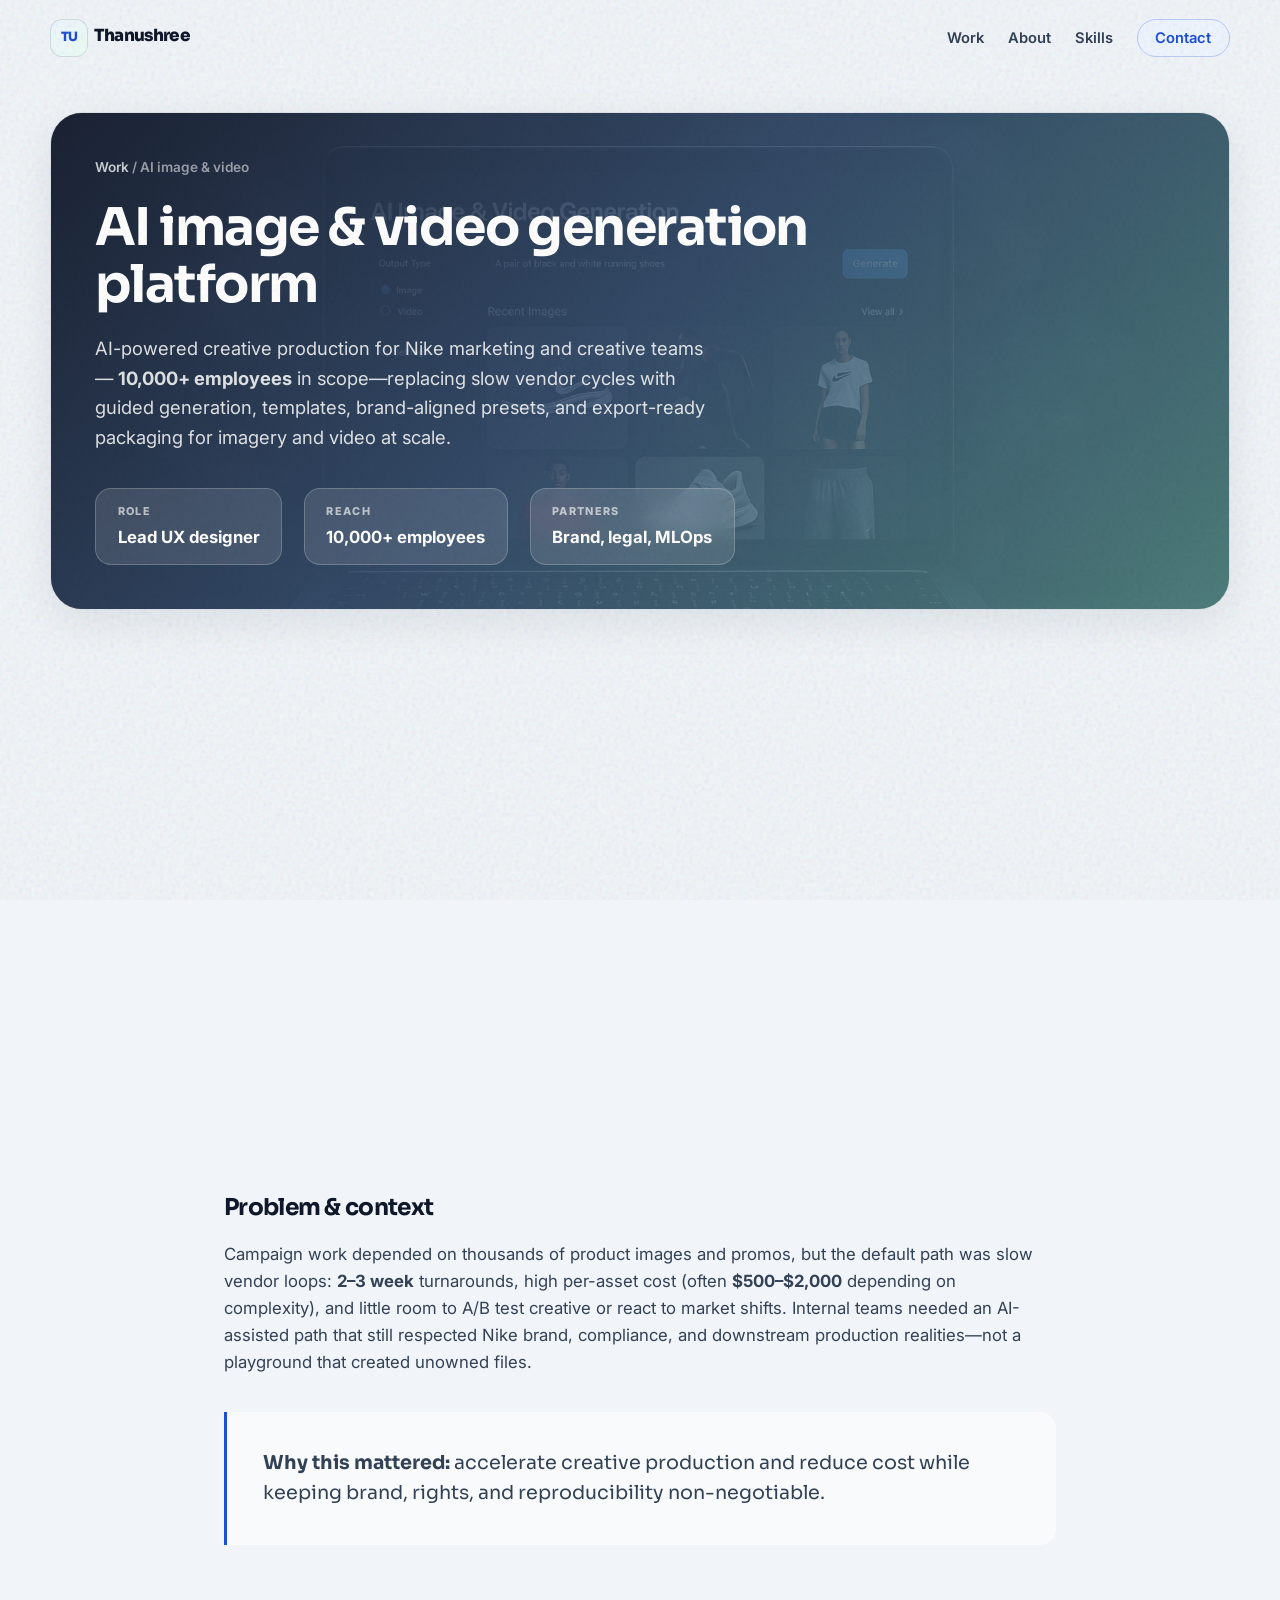
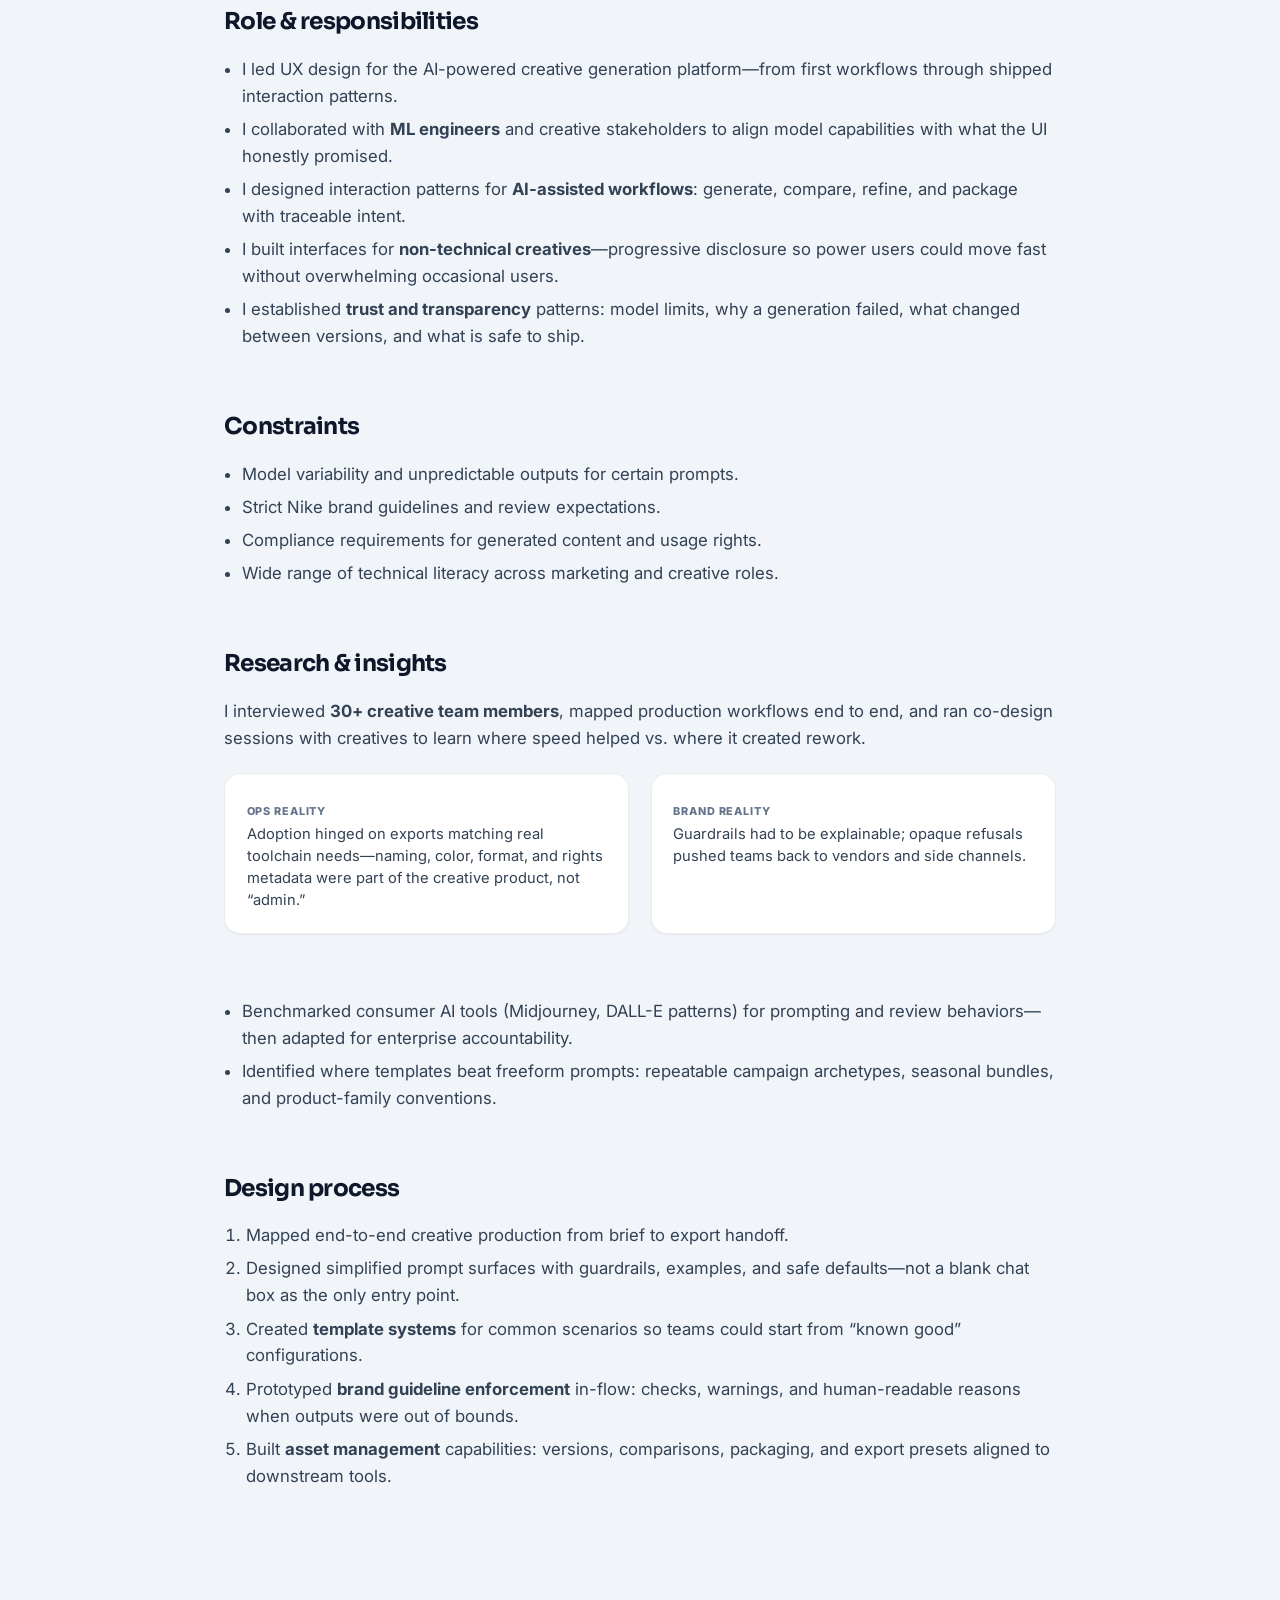
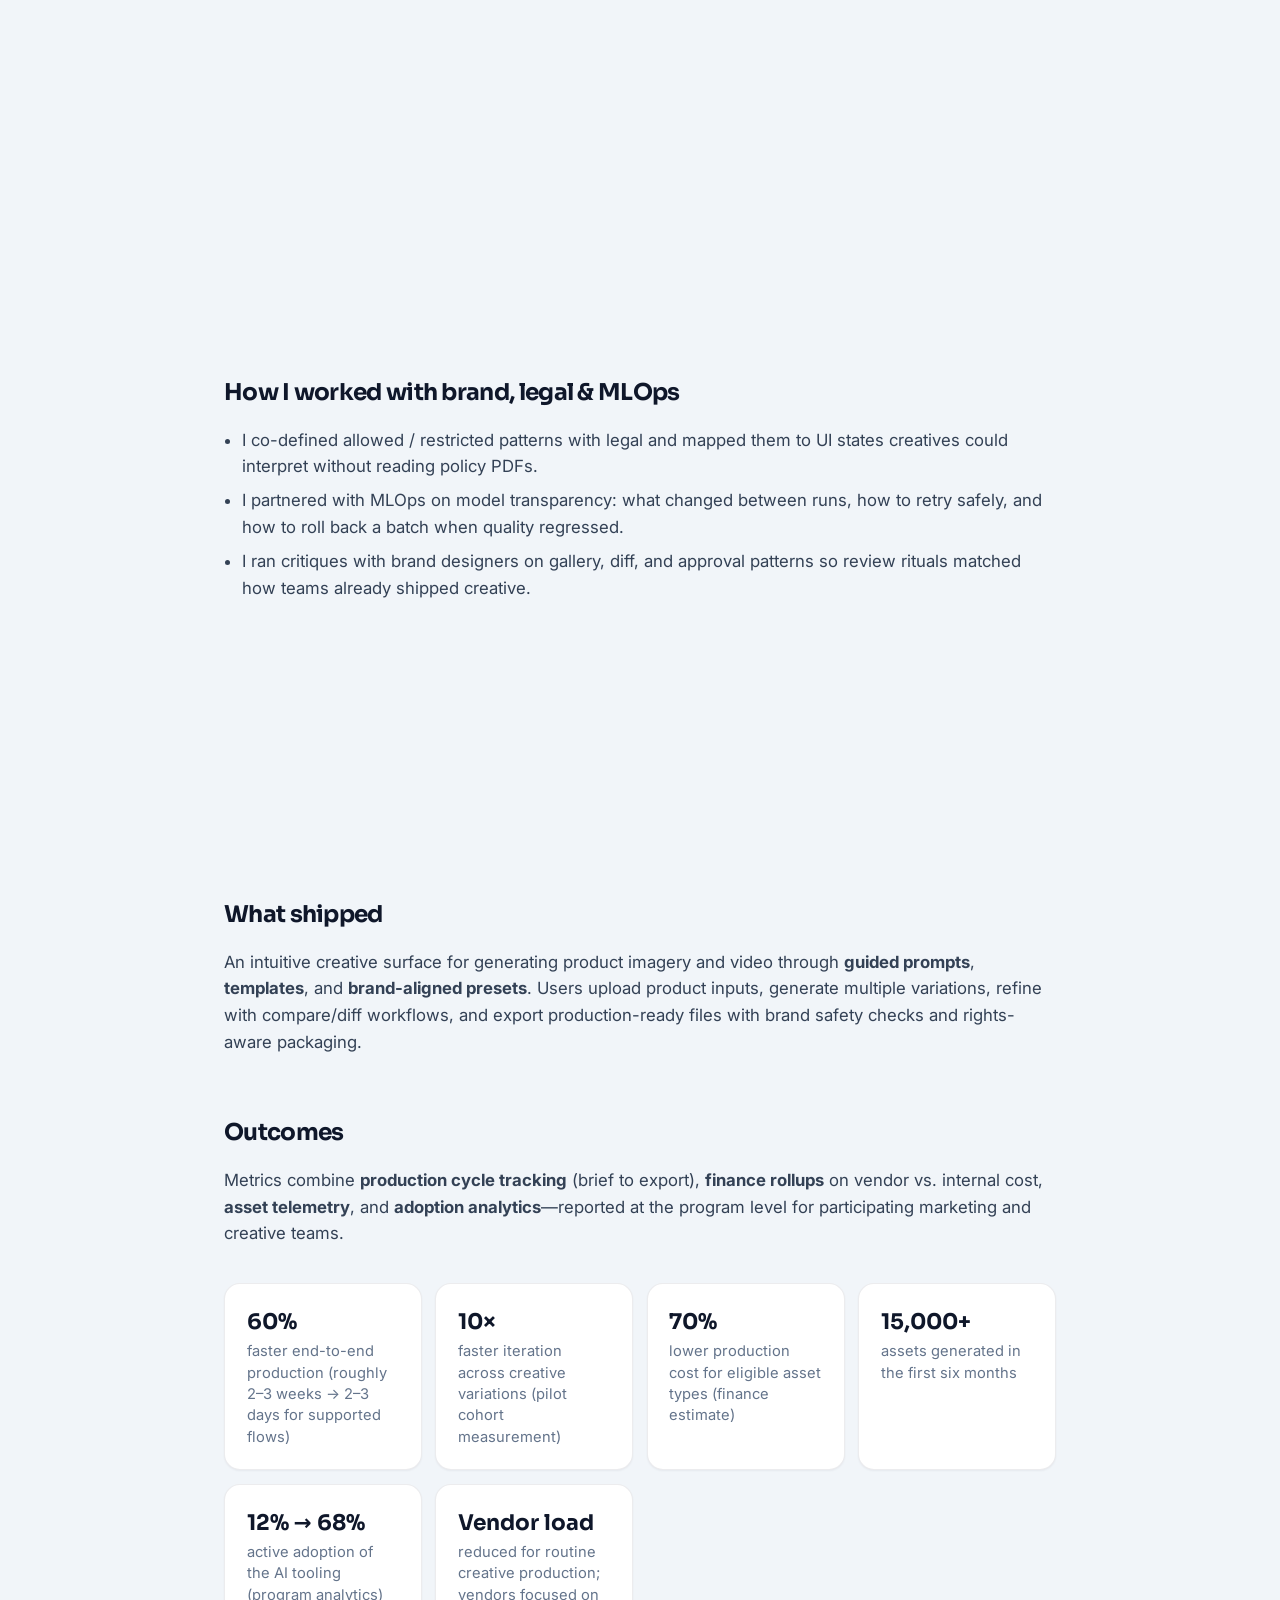
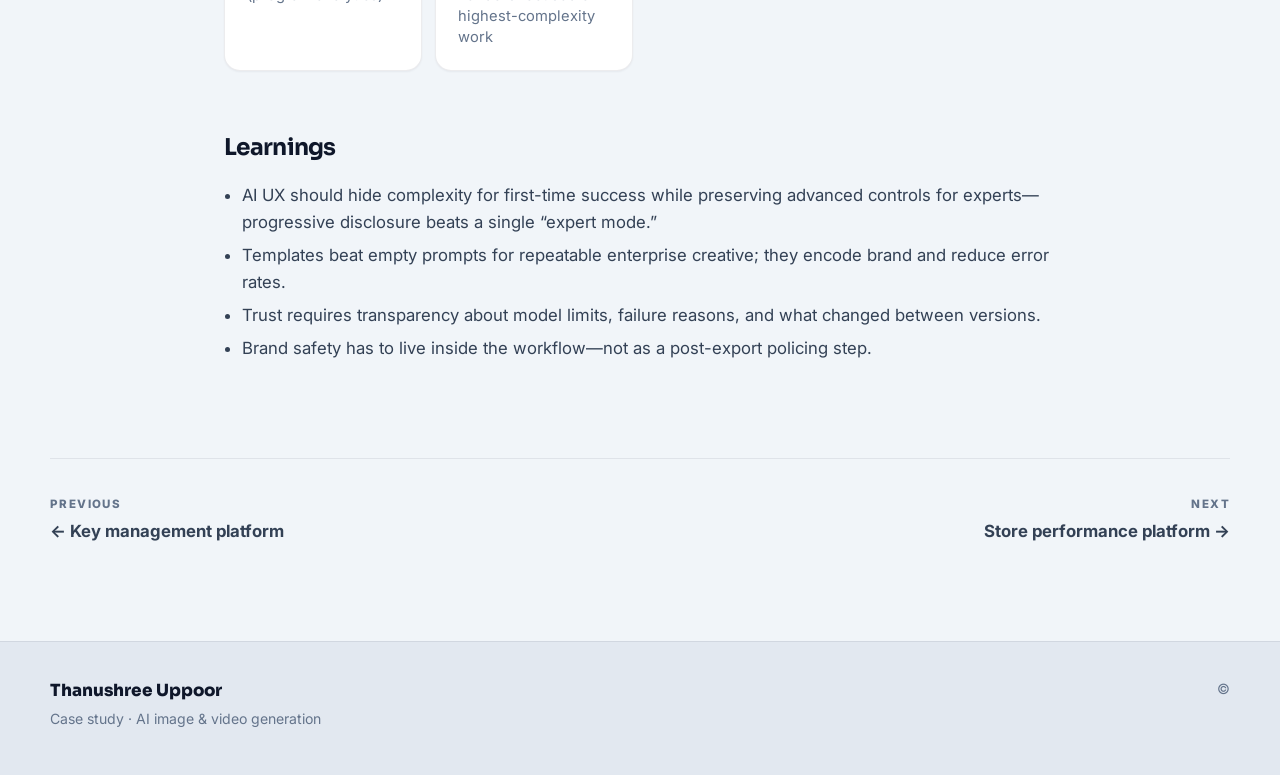
==== commit 3b33f916: "Update ai-content-generation.html" ====
--- a/case-studies/ai-content-generation.html
+++ b/case-studies/ai-content-generation.html
@@ -334,9 +334,9 @@
             <span class="case-nav-label">Previous</span>
             ← Key management platform
           </a>
-          <a href="enterprise-design-system.html">
+          <a href="store-performance-platform.html">
             <span class="case-nav-label">Next</span>
-            Enterprise design system →
+            Store performance platform →
           </a>
         </nav>
       </article>
